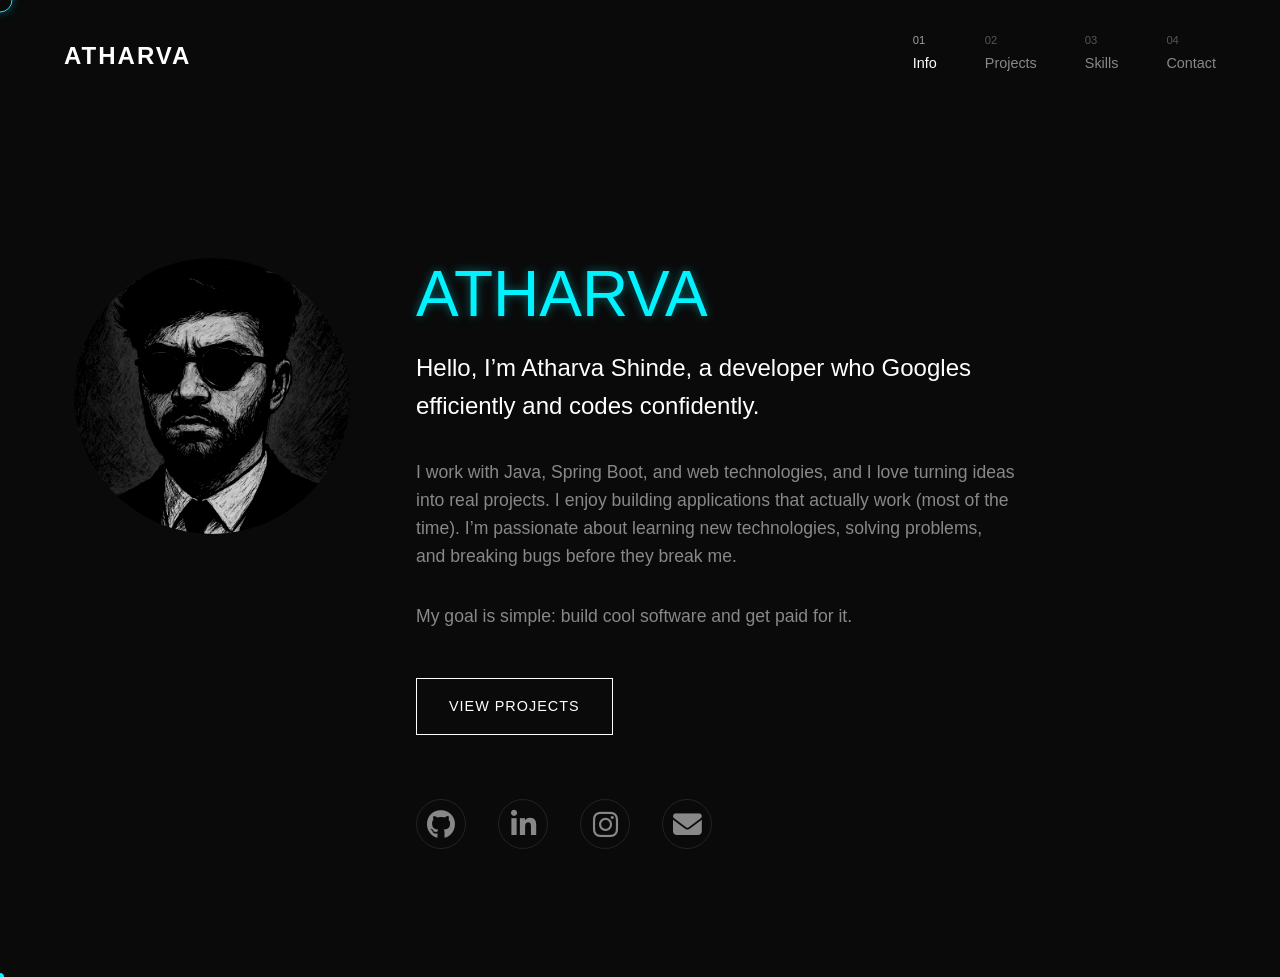
==== index.html @ b0a1d9a5 "Initial commit of static site content" ====
<!DOCTYPE html>
<html lang="en">

<head>
    <meta charset="UTF-8">
    <meta name="viewport" content="width=device-width, initial-scale=1.0">
    <title>Atharva - Java Developer</title>
    <link rel="stylesheet" href="css/style.css">
    <link rel="stylesheet" href="https://cdnjs.cloudflare.com/ajax/libs/font-awesome/6.4.0/css/all.min.css">
</head>

<body>
    <div id="navbar-placeholder"></div>

    <main class="container">
        <section class="section">
            <div class="hero-content-wrapper">
                <div class="hero-image-side">
                    <div class="profile-container">
                        <img src="images/profile.jpg" alt="Atharva" class="profile-img">
                    </div>
                </div>

                <div class="hero-text-side">
                    <h1>ATHARVA</h1>

                    <div style="margin-top: 1rem;">
                        <p style="font-size: 1.5rem; color: var(--text-color);">
                            Hello, I’m Atharva Shinde, a developer who Googles efficiently and codes confidently.
                        </p>
                        <p>
                            I work with Java, Spring Boot, and web technologies, and I love turning ideas into real
                            projects. I enjoy building applications that actually work (most of the time). I’m
                            passionate about learning new technologies, solving problems, and breaking bugs before they
                            break me.
                        </p>
                        <p>
                            My goal is simple: build cool software and get paid for it.
                        </p>
                    </div>

                    <div style="margin-top: 3rem;">
                        <a href="projects.html" class="btn">View Projects</a>
                    </div>

                    <div style="margin-top: 4rem; display: flex; gap: 2rem;">
                        <a href="https://github.com/atharvashinde57" target="_blank" class="social-icon"><i
                                class="fab fa-github"></i></a>
                        <a href="https://www.linkedin.com/in/atharva-shinde-66a34425a" target="_blank"
                            class="social-icon"><i class="fab fa-linkedin-in"></i></a>
                        <a href="https://www.instagram.com/atharva_shinde57/?hl=en" target="_blank"
                            class="social-icon"><i class="fab fa-instagram"></i></a>
                        <a href="mailto:atharvashinde8111@gmail.com" class="social-icon"><i
                                class="fas fa-envelope"></i></a>
                    </div>
                </div>
            </div>
        </section>
    </main>

    <script src="js/navbar.js"></script>
    <script src="js/cursor.js"></script>
</body>

</html>
---- css/style.css ----
:root {
    --bg-color: #0a0a0a;
    /* Deep dark background */
    --text-color: #ffffff;
    --accent-color: #00f3ff;
    /* Neon Blue */
    --secondary-text: #888888;
    --cursor-size: 8px;
    --follower-size: 25px;
    --font-primary: 'Inter', sans-serif;
}

* {
    margin: 0;
    padding: 0;
    box-sizing: border-box;
    cursor: none;
    /* Hide default cursor */
}

body {
    background-color: var(--bg-color);
    color: var(--text-color);
    font-family: var(--font-primary);
    overflow-x: hidden;
    line-height: 1.6;
}

/* Custom Cursor */
#custom-cursor {
    position: fixed;
    width: var(--cursor-size);
    height: var(--cursor-size);
    background-color: var(--accent-color);
    border-radius: 50%;
    pointer-events: none;
    transform: translate(-50%, -50%);
    z-index: 10000;
    transition: width 0.3s, height 0.3s, background-color 0.3s;
}

#custom-cursor-follower {
    position: fixed;
    width: var(--follower-size);
    height: var(--follower-size);
    border: 1px solid var(--accent-color);
    box-shadow: 0 0 10px rgba(0, 243, 255, 0.3);
    border-radius: 50%;
    pointer-events: none;
    transform: translate(-50%, -50%);
    z-index: 9999;
    transition: all 0.1s ease-out;
}

#custom-cursor.hovered {
    width: 40px;
    height: 40px;
    background-color: rgba(255, 255, 255, 0.1);
    backdrop-filter: blur(2px);
}

#custom-cursor-follower.hovered {
    width: 60px;
    height: 60px;
    border-color: rgba(255, 255, 255, 0.8);
    background-color: rgba(255, 255, 255, 0.05);
}

/* Navbar */
.navbar {
    display: flex;
    justify-content: space-between;
    align-items: center;
    padding: 2rem 4rem;
    position: fixed;
    top: 0;
    width: 100%;
    z-index: 1000;
    background: transparent;
    transition: background-color 0.3s ease, padding 0.3s ease;
    /* Removed mix-blend-mode to allow controlled color changes */
}

.navbar.scrolled {
    background-color: #ffffff;
    box-shadow: 0 5px 20px rgba(0, 0, 0, 0.1);
    padding: 1rem 4rem;
    /* Optional: shrink slightly on scroll */
}

.logo a {
    color: var(--text-color);
    text-decoration: none;
    font-weight: 700;
    font-size: 1.5rem;
    letter-spacing: 2px;
    text-transform: uppercase;
    transition: color 0.3s ease;
}

.navbar.scrolled .logo a {
    color: #000000;
}

.nav-links {
    display: flex;
    gap: 3rem;
}

.nav-item {
    text-decoration: none;
    color: var(--secondary-text);
    display: flex;
    flex-direction: column;
    align-items: flex-start;
    font-size: 0.9rem;
    transition: color 0.3s;
    position: relative;
    padding-bottom: 5px;
}

.nav-item:hover,
.nav-item.active {
    color: var(--text-color);
}

.navbar.scrolled .nav-item {
    color: #666666;
}

.navbar.scrolled .nav-item:hover,
.navbar.scrolled .nav-item.active {
    color: #000000;
}

.nav-number {
    font-size: 0.7rem;
    opacity: 0.6;
    margin-bottom: 2px;
}

/* Page Layout */
.container {
    max-width: 1200px;
    margin: 0 auto;
    padding: 10rem 2rem 4rem;
    /* Top padding for fixed navbar */
    min-height: 100vh;
}

/* Headings and Text */
h1 {
    font-size: 4rem;
    font-weight: 300;
    line-height: 1.2;
    margin-bottom: 1rem;
}

h2 {
    font-size: 2.5rem;
    font-weight: 400;
    margin-bottom: 2rem;
    color: var(--text-color);
}

p {
    color: var(--secondary-text);
    font-size: 1.1rem;
    max-width: 600px;
    margin-bottom: 2rem;
}

.btn {
    display: inline-block;
    padding: 1rem 2rem;
    border: 1px solid var(--text-color);
    color: var(--text-color);
    text-decoration: none;
    text-transform: uppercase;
    font-size: 0.9rem;
    letter-spacing: 1px;
    transition: all 0.3s;
}

.btn:hover {
    background-color: var(--text-color);
    color: var(--bg-color);
}

/* Social Icons */
.social-icon {
    font-size: 1.8rem;
    color: var(--secondary-text);
    transition: all 0.3s ease;
    text-decoration: none;
    display: flex;
    align-items: center;
    justify-content: center;
    width: 50px;
    height: 50px;
    border-radius: 50%;
    border: 1px solid rgba(255, 255, 255, 0.1);
}

.social-icon:hover {
    color: var(--accent-color);
    /* Neon Blue */
    border-color: var(--accent-color);
    box-shadow: 0 0 15px rgba(0, 243, 255, 0.3);
    transform: translateY(-3px);
}

/* Profile Image */
.profile-container {
    margin-bottom: 2rem;
    position: relative;
    display: inline-block;
}

.profile-img {
    width: 280px;
    height: 280px;
    border-radius: 50%;
    object-fit: cover;
    object-position: center 20%;
    /* Shift view up to include hair */
    filter: grayscale(100%) contrast(1.2);
    transition: all 0.5s ease;
    border: 2px solid transparent;
}

.profile-container:hover .profile-img {
    filter: grayscale(0%) contrast(1);
    box-shadow: 0 0 20px var(--accent-color), 0 0 40px rgba(0, 243, 255, 0.4);
    border-color: var(--accent-color);
}

/* Hero Section Layout */
.hero-content-wrapper {
    display: flex;
    align-items: flex-start;
    /* Align to top so image matches Title */
    gap: 4rem;
    margin-top: 2rem;
    /* Add some spacing since we removed the 01 header */
}

.hero-image-side {
    flex-shrink: 0;
    /* Prevent image from shrinking */
}

.hero-text-side {
    flex: 1;
    /* Text takes remaining space */
}

.hero-text-side h1 {
    color: var(--accent-color);
    text-shadow: 0 0 10px rgba(0, 243, 255, 0.4);
}

/* Responsive: Stack on mobile */
@media (max-width: 900px) {
    .hero-content-wrapper {
        flex-direction: column;
        align-items: flex-start;
        gap: 2rem;
    }
}

/* Skills Page Styles */
.skill-category-title {
    color: var(--secondary-text);
    margin-bottom: 1.5rem;
    font-weight: 400;
    font-size: 1rem;
    text-transform: uppercase;
    letter-spacing: 2px;
    border-bottom: 1px solid rgba(255, 255, 255, 0.1);
    padding-bottom: 0.5rem;
    display: inline-block;
}

.skills-grid {
    display: grid;
    grid-template-columns: repeat(auto-fill, minmax(140px, 1fr));
    gap: 2rem;
}

.skill-card {
    background: rgba(255, 255, 255, 0.03);
    border: 1px solid rgba(255, 255, 255, 0.05);
    border-radius: 12px;
    padding: 1.5rem;
    display: flex;
    flex-direction: column;
    align-items: center;
    justify-content: center;
    gap: 1rem;
    transition: all 0.4s ease;
    cursor: pointer;
    text-align: center;
    position: relative;
    overflow: hidden;
}

.skill-icon {
    font-size: 3rem;
    color: var(--secondary-text);
    transition: all 0.4s ease;
    filter: grayscale(100%);
}

.skill-card span {
    font-size: 0.9rem;
    color: var(--text-color);
    font-weight: 500;
    opacity: 0.8;
    transition: all 0.4s ease;
}

/* Neon Effect on Hover */
.skill-card:hover {
    border-color: var(--accent-color);
    box-shadow: 0 0 20px rgba(0, 243, 255, 0.15), inset 0 0 10px rgba(0, 243, 255, 0.05);
    background: rgba(0, 243, 255, 0.02);
    transform: translateY(-5px);
}

.skill-card:hover .skill-icon {
    color: var(--accent-color);
    filter: grayscale(0%);
    text-shadow: 0 0 15px rgba(0, 243, 255, 0.5);
    transform: scale(1.1);
}

.skill-card:hover span {
    opacity: 1;
    color: #fff;
}

/* Layout Utilities */
.section {
    padding: 4rem 0;
}
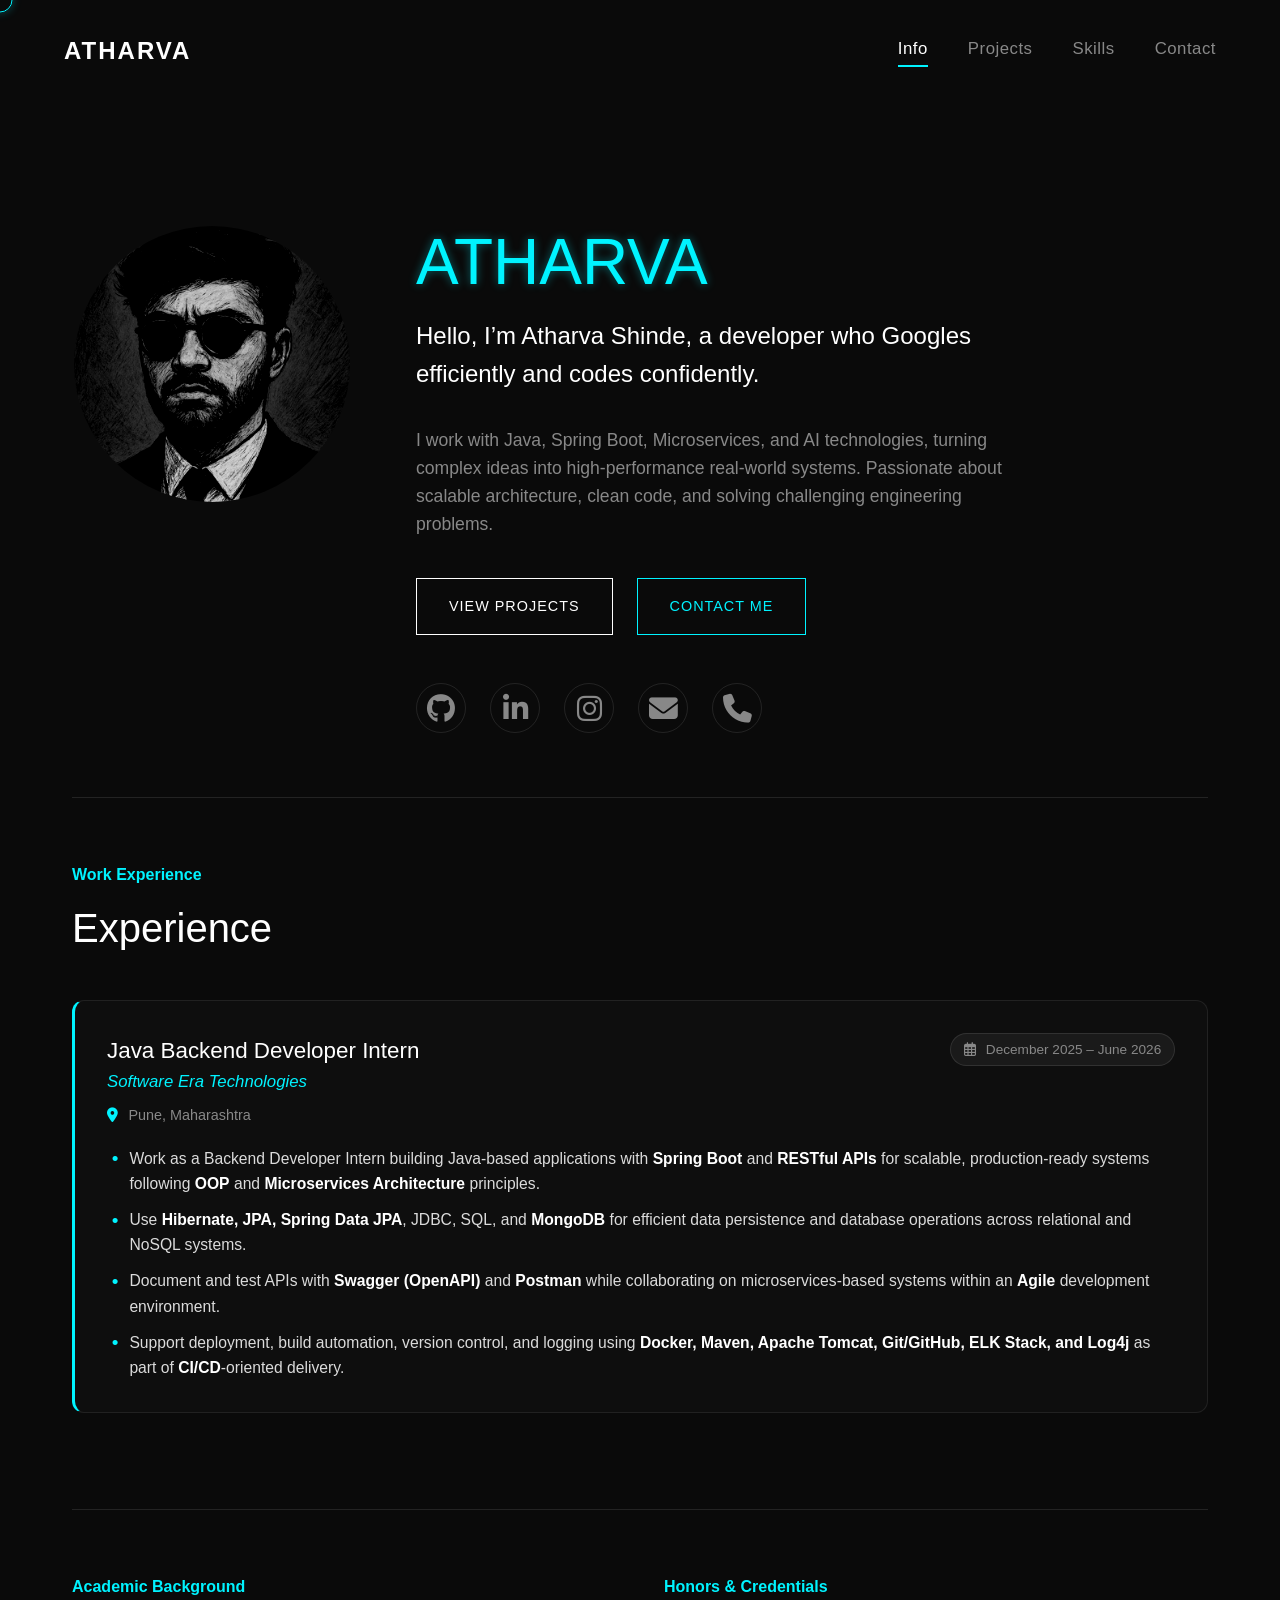
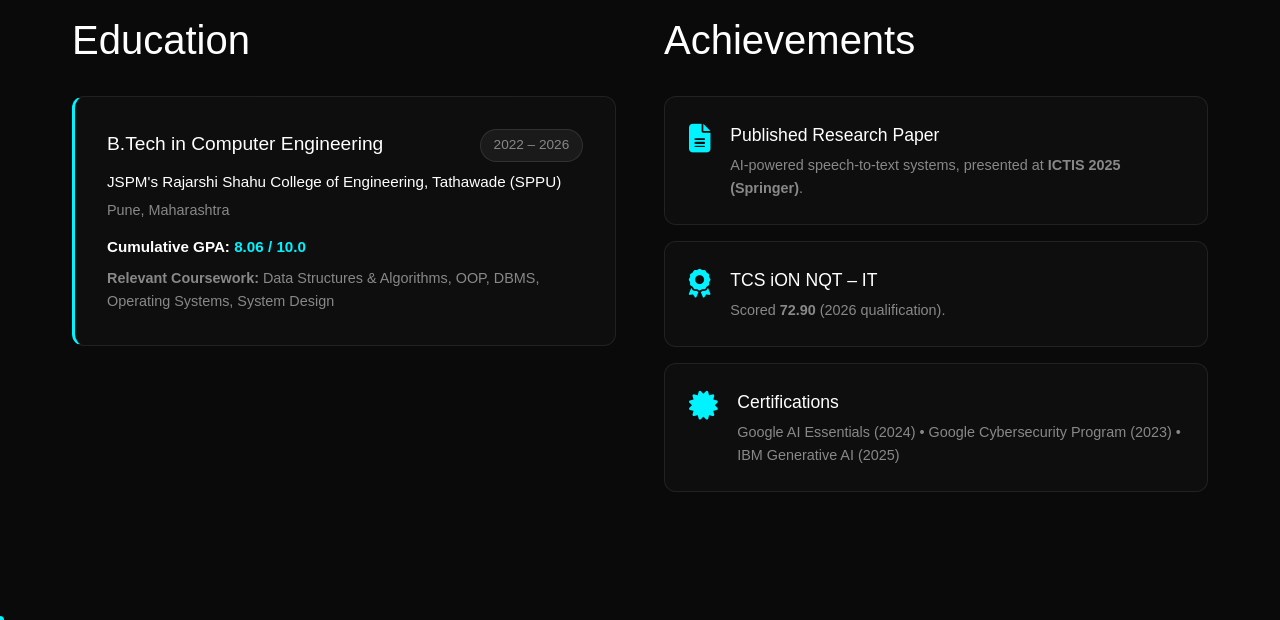
==== commit 03b4d2af: "Update portfolio with real projects, work experience, tech skills, clean navbar, and contact details" ====
--- a/index.html
+++ b/index.html
@@ -4,7 +4,7 @@
 <head>
     <meta charset="UTF-8">
     <meta name="viewport" content="width=device-width, initial-scale=1.0">
-    <title>Atharva - Java Developer</title>
+    <title>Atharva Shinde - Java Backend Developer</title>
     <link rel="stylesheet" href="css/style.css">
     <link rel="stylesheet" href="https://cdnjs.cloudflare.com/ajax/libs/font-awesome/6.4.0/css/all.min.css">
 </head>
@@ -13,7 +13,8 @@
     <div id="navbar-placeholder"></div>
 
     <main class="container">
-        <section class="section">
+        <!-- Hero Section -->
+        <section class="section" style="padding-top: 2rem;">
             <div class="hero-content-wrapper">
                 <div class="hero-image-side">
                     <div class="profile-container">
@@ -29,29 +30,108 @@
                             Hello, I’m Atharva Shinde, a developer who Googles efficiently and codes confidently.
                         </p>
                         <p>
-                            I work with Java, Spring Boot, and web technologies, and I love turning ideas into real
-                            projects. I enjoy building applications that actually work (most of the time). I’m
-                            passionate about learning new technologies, solving problems, and breaking bugs before they
-                            break me.
-                        </p>
-                        <p>
-                            My goal is simple: build cool software and get paid for it.
+                            I work with Java, Spring Boot, Microservices, and AI technologies, turning complex ideas into high-performance real-world systems. Passionate about scalable architecture, clean code, and solving challenging engineering problems.
                         </p>
                     </div>
 
-                    <div style="margin-top: 3rem;">
+                    <div style="margin-top: 2.5rem; display: flex; gap: 1.5rem; flex-wrap: wrap;">
                         <a href="projects.html" class="btn">View Projects</a>
+                        <a href="contact.html" class="btn" style="border-color: var(--accent-color); color: var(--accent-color);">Contact Me</a>
                     </div>
 
-                    <div style="margin-top: 4rem; display: flex; gap: 2rem;">
-                        <a href="https://github.com/atharvashinde57" target="_blank" class="social-icon"><i
-                                class="fab fa-github"></i></a>
-                        <a href="https://www.linkedin.com/in/atharva-shinde-66a34425a" target="_blank"
-                            class="social-icon"><i class="fab fa-linkedin-in"></i></a>
-                        <a href="https://www.instagram.com/atharva_shinde57/?hl=en" target="_blank"
-                            class="social-icon"><i class="fab fa-instagram"></i></a>
-                        <a href="mailto:atharvashinde8111@gmail.com" class="social-icon"><i
-                                class="fas fa-envelope"></i></a>
+                    <div style="margin-top: 3rem; display: flex; gap: 1.5rem;">
+                        <a href="https://github.com/atharvashinde57" target="_blank" class="social-icon" title="GitHub"><i class="fab fa-github"></i></a>
+                        <a href="https://www.linkedin.com/in/atharva-shinde-66a34425a" target="_blank" class="social-icon" title="LinkedIn"><i class="fab fa-linkedin-in"></i></a>
+                        <a href="https://www.instagram.com/atharva_shinde57/?hl=en" target="_blank" class="social-icon" title="Instagram"><i class="fab fa-instagram"></i></a>
+                        <a href="mailto:atharvashinde@gmail.com" class="social-icon" title="Email"><i class="fas fa-envelope"></i></a>
+                        <a href="tel:7840954311" class="social-icon" title="Phone"><i class="fas fa-phone"></i></a>
+                    </div>
+                </div>
+            </div>
+        </section>
+
+        <!-- Experience Section -->
+        <section class="section" style="border-top: 1px solid rgba(255, 255, 255, 0.1);">
+            <div class="section-title-wrapper">
+                <h4 style="font-size: 1rem; margin-bottom: 0.5rem; color: var(--accent-color);">Work Experience</h4>
+                <h2>Experience</h2>
+            </div>
+
+            <div class="timeline-card">
+                <div class="timeline-header">
+                    <div>
+                        <h3 class="timeline-role">Java Backend Developer Intern</h3>
+                        <span class="timeline-company">Software Era Technologies</span>
+                    </div>
+                    <span class="timeline-date"><i class="far fa-calendar-alt" style="margin-right: 0.4rem;"></i> December 2025 – June 2026</span>
+                </div>
+                <p class="timeline-location"><i class="fas fa-map-marker-alt" style="margin-right: 0.4rem; color: var(--accent-color);"></i> Pune, Maharashtra</p>
+
+                <ul class="experience-bullets">
+                    <li>Work as a Backend Developer Intern building Java-based applications with <strong>Spring Boot</strong> and <strong>RESTful APIs</strong> for scalable, production-ready systems following <strong>OOP</strong> and <strong>Microservices Architecture</strong> principles.</li>
+                    <li>Use <strong>Hibernate, JPA, Spring Data JPA</strong>, JDBC, SQL, and <strong>MongoDB</strong> for efficient data persistence and database operations across relational and NoSQL systems.</li>
+                    <li>Document and test APIs with <strong>Swagger (OpenAPI)</strong> and <strong>Postman</strong> while collaborating on microservices-based systems within an <strong>Agile</strong> development environment.</li>
+                    <li>Support deployment, build automation, version control, and logging using <strong>Docker, Maven, Apache Tomcat, Git/GitHub, ELK Stack, and Log4j</strong> as part of <strong>CI/CD</strong>-oriented delivery.</li>
+                </ul>
+            </div>
+        </section>
+
+        <!-- Education & Achievements Section -->
+        <section class="section" style="border-top: 1px solid rgba(255, 255, 255, 0.1);">
+            <div style="display: grid; grid-template-columns: repeat(auto-fit, minmax(320px, 1fr)); gap: 3rem;">
+                <!-- Education -->
+                <div>
+                    <h4 style="font-size: 1rem; margin-bottom: 0.5rem; color: var(--accent-color);">Academic Background</h4>
+                    <h2 style="margin-bottom: 1.5rem;">Education</h2>
+
+                    <div class="timeline-card" style="margin-bottom: 0;">
+                        <div class="timeline-header">
+                            <h3 class="timeline-role" style="font-size: 1.2rem;">B.Tech in Computer Engineering</h3>
+                            <span class="timeline-date">2022 – 2026</span>
+                        </div>
+                        <p class="timeline-company" style="font-style: normal; color: var(--text-color); font-size: 0.95rem; margin-bottom: 0.3rem;">
+                            JSPM's Rajarshi Shahu College of Engineering, Tathawade (SPPU)
+                        </p>
+                        <p class="timeline-location" style="margin-bottom: 0.8rem;">Pune, Maharashtra</p>
+                        
+                        <p style="font-size: 0.95rem; color: var(--text-color); margin-bottom: 0.5rem;">
+                            <strong>Cumulative GPA:</strong> <span style="color: var(--accent-color); font-weight: 600;">8.06 / 10.0</span>
+                        </p>
+                        <p style="font-size: 0.9rem; color: var(--secondary-text); margin-bottom: 0;">
+                            <strong>Relevant Coursework:</strong> Data Structures & Algorithms, OOP, DBMS, Operating Systems, System Design
+                        </p>
+                    </div>
+                </div>
+
+                <!-- Achievements & Certifications -->
+                <div>
+                    <h4 style="font-size: 1rem; margin-bottom: 0.5rem; color: var(--accent-color);">Honors & Credentials</h4>
+                    <h2 style="margin-bottom: 1.5rem;">Achievements</h2>
+
+                    <div style="display: flex; flex-direction: column; gap: 1rem;">
+                        <div class="achievement-card">
+                            <i class="fas fa-file-alt achievement-icon"></i>
+                            <div class="achievement-content">
+                                <h4>Published Research Paper</h4>
+                                <p>AI-powered speech-to-text systems, presented at <strong>ICTIS 2025 (Springer)</strong>.</p>
+                            </div>
+                        </div>
+
+                        <div class="achievement-card">
+                            <i class="fas fa-award achievement-icon"></i>
+                            <div class="achievement-content">
+                                <h4>TCS iON NQT – IT</h4>
+                                <p>Scored <strong>72.90</strong> (2026 qualification).</p>
+                            </div>
+                        </div>
+
+                        <div class="achievement-card">
+                            <i class="fas fa-certificate achievement-icon"></i>
+                            <div class="achievement-content">
+                                <h4>Certifications</h4>
+                                <p>Google AI Essentials (2024) • Google Cybersecurity Program (2023) • IBM Generative AI (2025)</p>
+                            </div>
+                        </div>
                     </div>
                 </div>
             </div>
--- a/css/style.css
+++ b/css/style.css
@@ -104,19 +104,35 @@
 
 .nav-links {
     display: flex;
-    gap: 3rem;
+    gap: 2.5rem;
+    align-items: center;
 }
 
 .nav-item {
     text-decoration: none;
     color: var(--secondary-text);
-    display: flex;
-    flex-direction: column;
-    align-items: flex-start;
-    font-size: 0.9rem;
-    transition: color 0.3s;
+    font-size: 1.05rem;
+    font-weight: 500;
+    letter-spacing: 0.5px;
+    transition: color 0.3s ease;
     position: relative;
-    padding-bottom: 5px;
+    padding-bottom: 4px;
+}
+
+.nav-item::after {
+    content: '';
+    position: absolute;
+    bottom: 0;
+    left: 0;
+    width: 0;
+    height: 2px;
+    background-color: var(--accent-color);
+    transition: width 0.3s ease;
+}
+
+.nav-item:hover::after,
+.nav-item.active::after {
+    width: 100%;
 }
 
 .nav-item:hover,
@@ -125,18 +141,12 @@
 }
 
 .navbar.scrolled .nav-item {
-    color: #666666;
+    color: #555555;
 }
 
 .navbar.scrolled .nav-item:hover,
 .navbar.scrolled .nav-item.active {
     color: #000000;
-}
-
-.nav-number {
-    font-size: 0.7rem;
-    opacity: 0.6;
-    margin-bottom: 2px;
 }
 
 /* Page Layout */
@@ -343,4 +353,138 @@
 /* Layout Utilities */
 .section {
     padding: 4rem 0;
+}
+
+/* Experience & Education Section */
+.section-title-wrapper {
+    margin-bottom: 2.5rem;
+}
+
+.timeline-card {
+    background: rgba(255, 255, 255, 0.02);
+    border: 1px solid rgba(255, 255, 255, 0.08);
+    border-left: 3px solid var(--accent-color);
+    border-radius: 12px;
+    padding: 2rem;
+    margin-bottom: 2rem;
+    transition: all 0.3s ease;
+}
+
+.timeline-card:hover {
+    border-color: rgba(0, 243, 255, 0.4);
+    border-left-color: var(--accent-color);
+    box-shadow: 0 5px 25px rgba(0, 243, 255, 0.1);
+    transform: translateY(-2px);
+}
+
+.timeline-header {
+    display: flex;
+    justify-content: space-between;
+    align-items: flex-start;
+    flex-wrap: wrap;
+    gap: 1rem;
+    margin-bottom: 0.5rem;
+}
+
+.timeline-role {
+    font-size: 1.4rem;
+    font-weight: 500;
+    color: var(--text-color);
+}
+
+.timeline-company {
+    font-size: 1.05rem;
+    color: var(--accent-color);
+    font-style: italic;
+}
+
+.timeline-date {
+    font-size: 0.85rem;
+    color: var(--secondary-text);
+    background: rgba(255, 255, 255, 0.05);
+    padding: 0.3rem 0.8rem;
+    border-radius: 50px;
+    border: 1px solid rgba(255, 255, 255, 0.1);
+    white-space: nowrap;
+}
+
+.timeline-location {
+    font-size: 0.9rem;
+    color: var(--secondary-text);
+    margin-bottom: 1.2rem;
+}
+
+.experience-bullets {
+    list-style-type: none;
+    padding-left: 0;
+    display: flex;
+    flex-direction: column;
+    gap: 0.7rem;
+}
+
+.experience-bullets li {
+    position: relative;
+    padding-left: 1.4rem;
+    color: rgba(255, 255, 255, 0.85);
+    font-size: 0.98rem;
+    line-height: 1.6;
+}
+
+.experience-bullets li::before {
+    content: "•";
+    position: absolute;
+    left: 0.3rem;
+    top: -0.1rem;
+    color: var(--accent-color);
+    font-size: 1.2rem;
+}
+
+.experience-bullets li strong {
+    color: #ffffff;
+    font-weight: 600;
+}
+
+/* Achievements Grid */
+.achievements-grid {
+    display: grid;
+    grid-template-columns: repeat(auto-fit, minmax(280px, 1fr));
+    gap: 1.5rem;
+    margin-top: 1.5rem;
+}
+
+.achievement-card {
+    background: rgba(255, 255, 255, 0.02);
+    border: 1px solid rgba(255, 255, 255, 0.08);
+    border-radius: 12px;
+    padding: 1.5rem;
+    display: flex;
+    gap: 1.2rem;
+    align-items: flex-start;
+    transition: all 0.3s ease;
+}
+
+.achievement-card:hover {
+    border-color: var(--accent-color);
+    box-shadow: 0 0 15px rgba(0, 243, 255, 0.15);
+    transform: translateY(-3px);
+}
+
+.achievement-icon {
+    font-size: 1.8rem;
+    color: var(--accent-color);
+    flex-shrink: 0;
+    margin-top: 0.2rem;
+}
+
+.achievement-content h4 {
+    font-size: 1.1rem;
+    font-weight: 500;
+    color: var(--text-color);
+    margin-bottom: 0.3rem;
+}
+
+.achievement-content p {
+    font-size: 0.9rem;
+    color: var(--secondary-text);
+    margin-bottom: 0;
 }
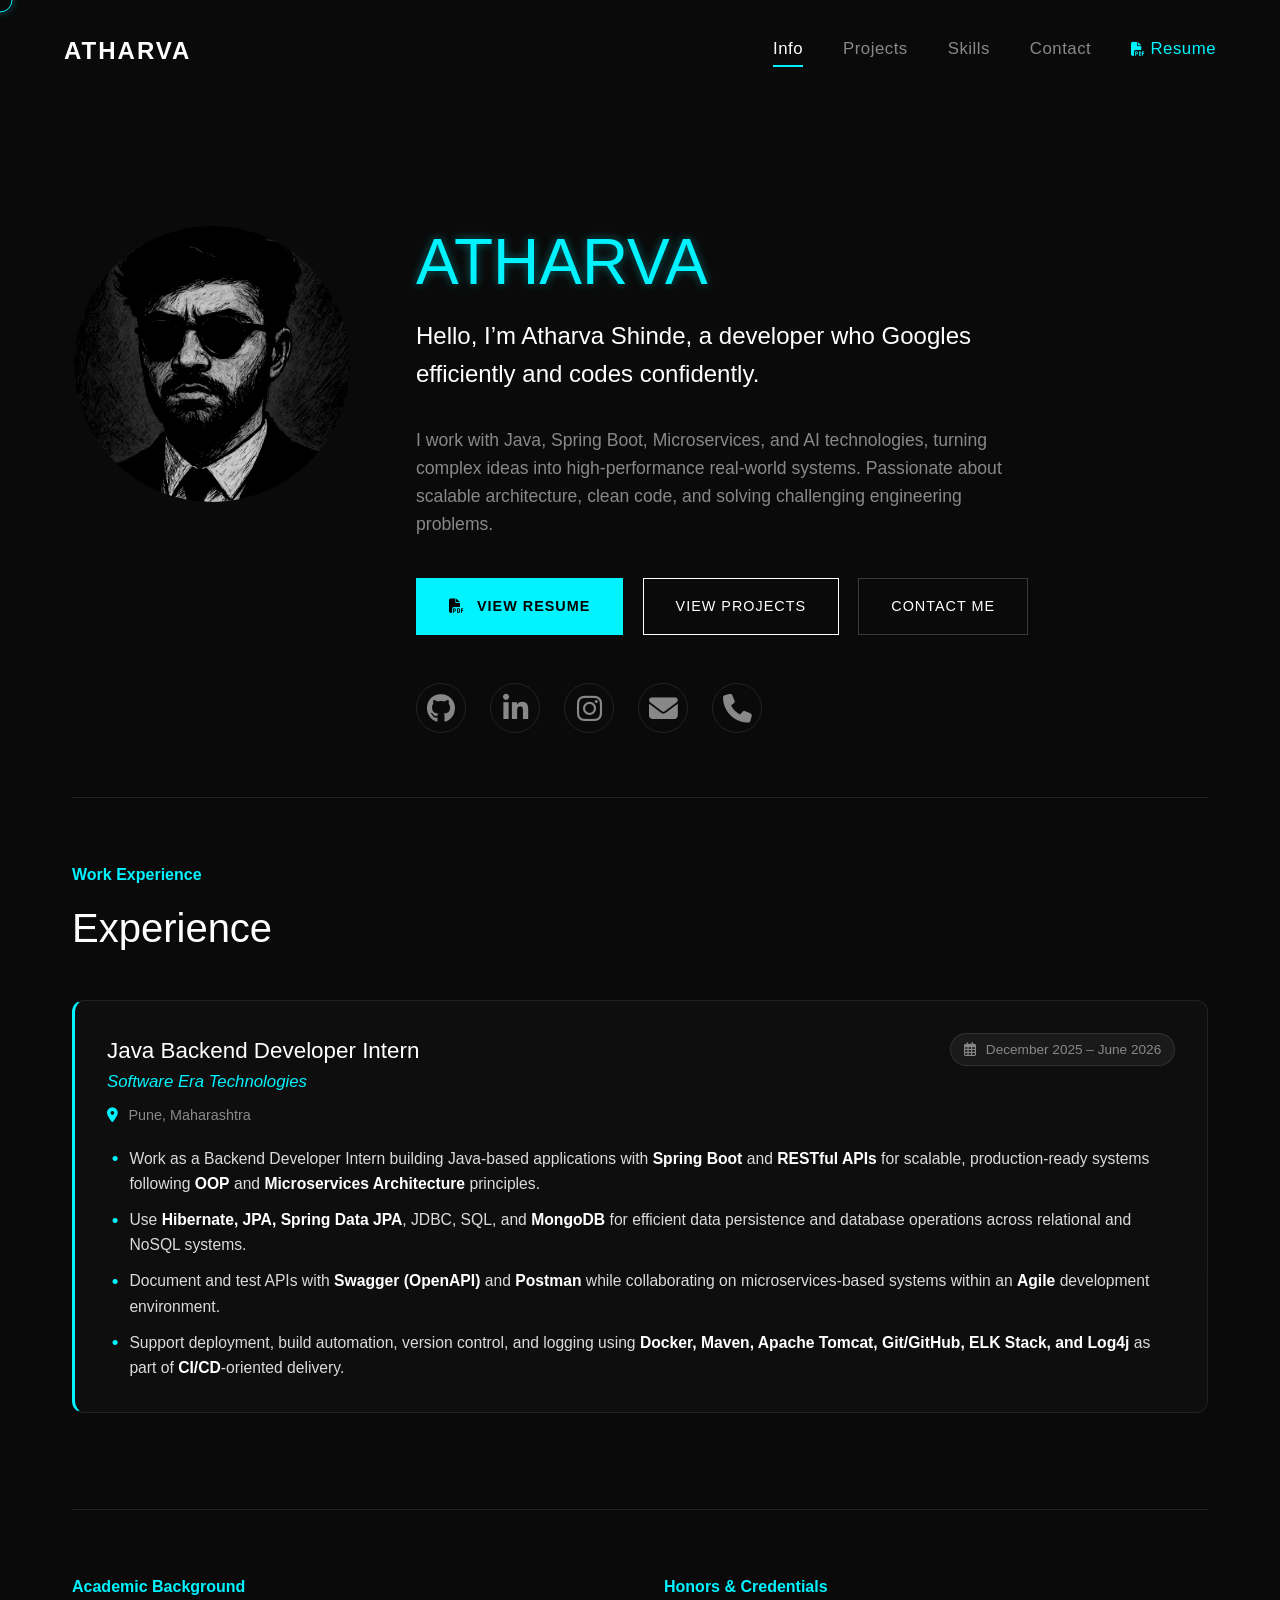
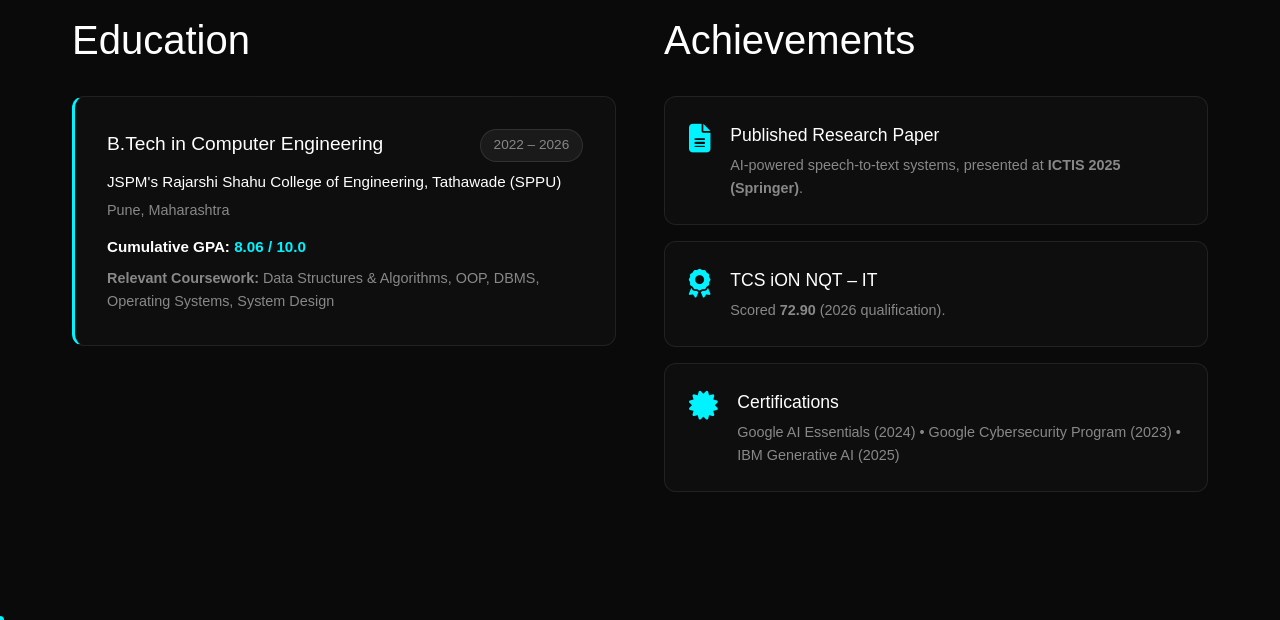
==== commit e9784c03: "Add View Resume button to hero section and navbar linking to pdf/Python_AI_Resume2026.pdf" ====
--- a/index.html
+++ b/index.html
@@ -34,9 +34,10 @@
                         </p>
                     </div>
 
-                    <div style="margin-top: 2.5rem; display: flex; gap: 1.5rem; flex-wrap: wrap;">
+                    <div style="margin-top: 2.5rem; display: flex; gap: 1.2rem; flex-wrap: wrap; align-items: center;">
+                        <a href="pdf/Python_AI_Resume2026.pdf" target="_blank" class="btn" style="background: var(--accent-color); color: #000; font-weight: 600; border-color: var(--accent-color);"><i class="fas fa-file-pdf" style="margin-right: 0.5rem;"></i> View Resume</a>
                         <a href="projects.html" class="btn">View Projects</a>
-                        <a href="contact.html" class="btn" style="border-color: var(--accent-color); color: var(--accent-color);">Contact Me</a>
+                        <a href="contact.html" class="btn" style="border-color: rgba(255,255,255,0.2); color: var(--text-color);">Contact Me</a>
                     </div>
 
                     <div style="margin-top: 3rem; display: flex; gap: 1.5rem;">
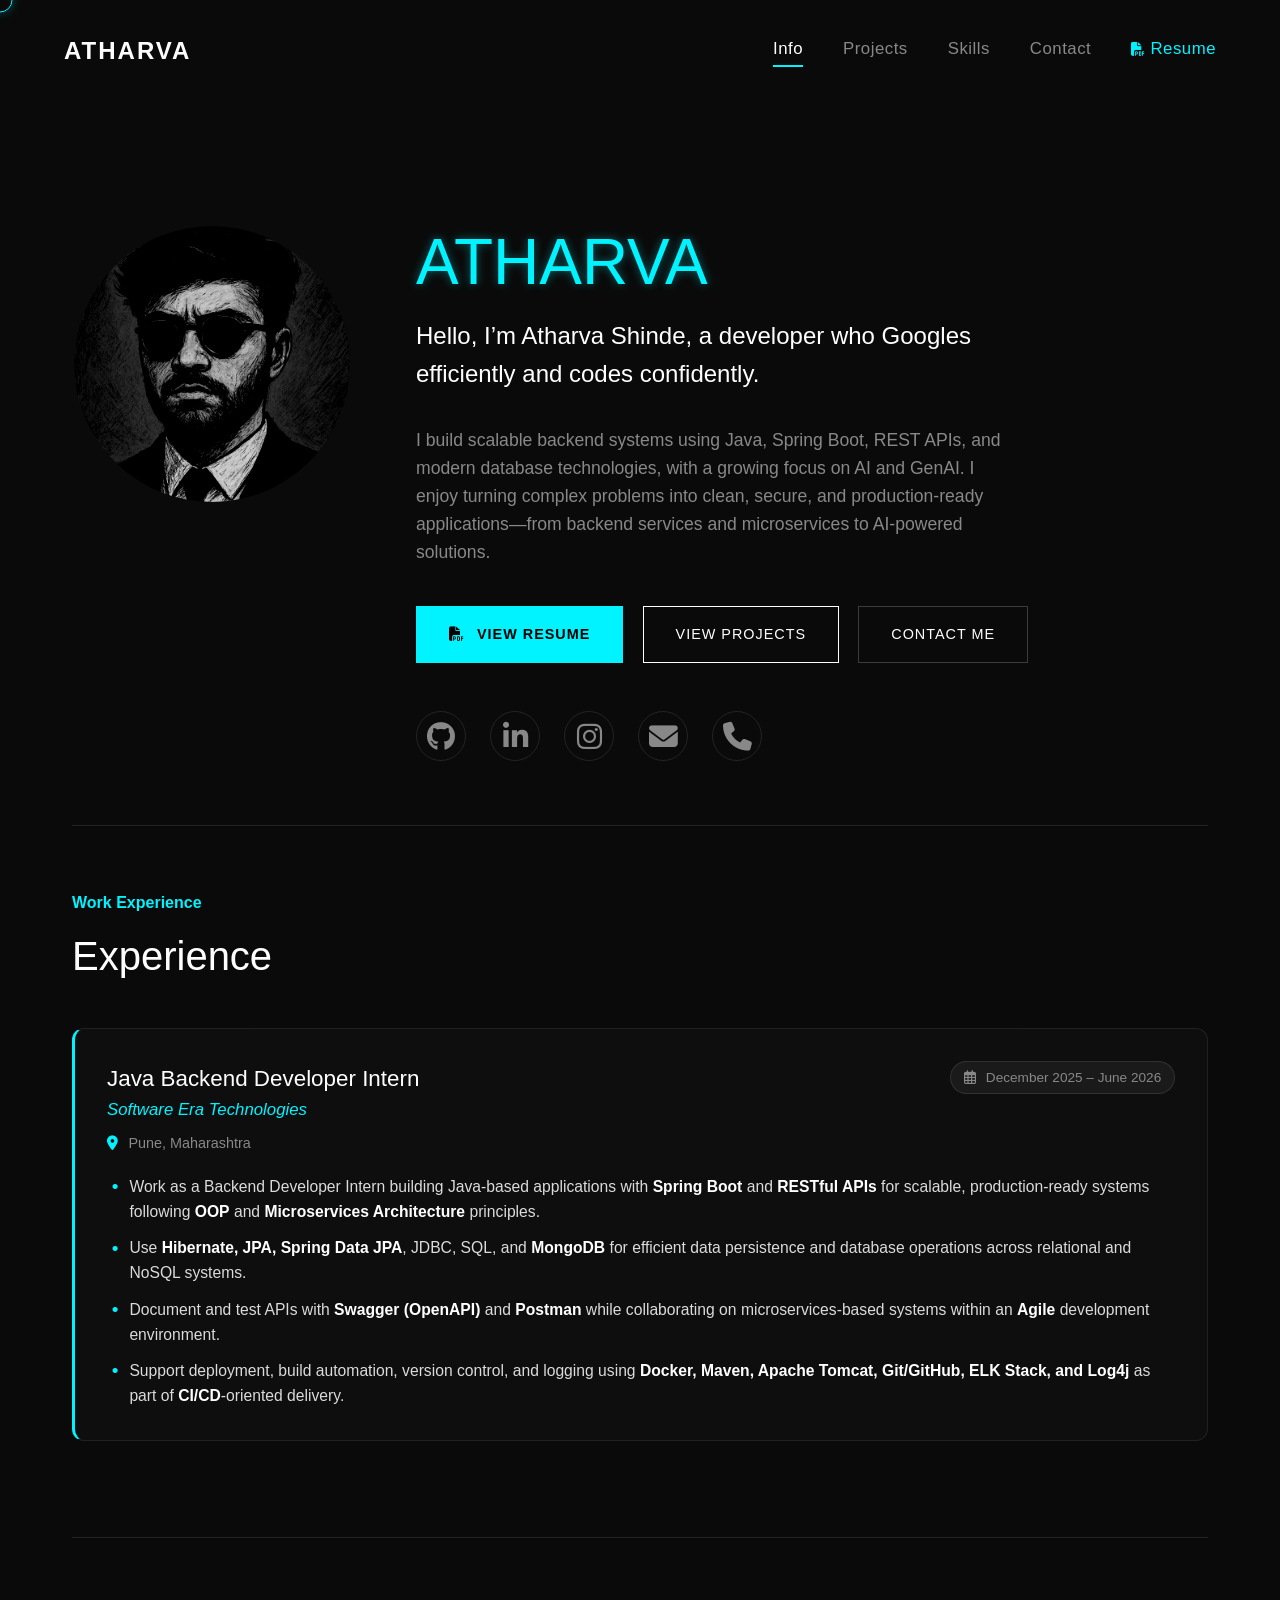
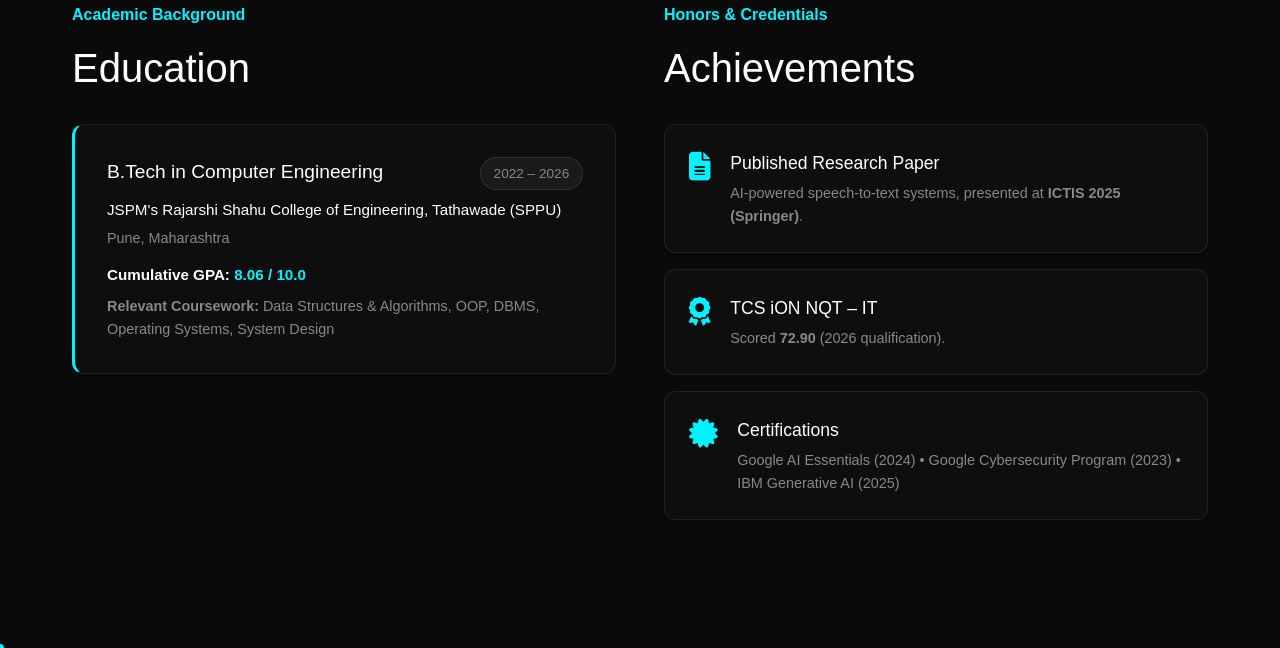
==== commit e5e12e35: "Update homepage bio text with backend and GenAI focus" ====
--- a/index.html
+++ b/index.html
@@ -30,7 +30,7 @@
                             Hello, I’m Atharva Shinde, a developer who Googles efficiently and codes confidently.
                         </p>
                         <p>
-                            I work with Java, Spring Boot, Microservices, and AI technologies, turning complex ideas into high-performance real-world systems. Passionate about scalable architecture, clean code, and solving challenging engineering problems.
+                            I build scalable backend systems using Java, Spring Boot, REST APIs, and modern database technologies, with a growing focus on AI and GenAI. I enjoy turning complex problems into clean, secure, and production-ready applications—from backend services and microservices to AI-powered solutions.
                         </p>
                     </div>
 
